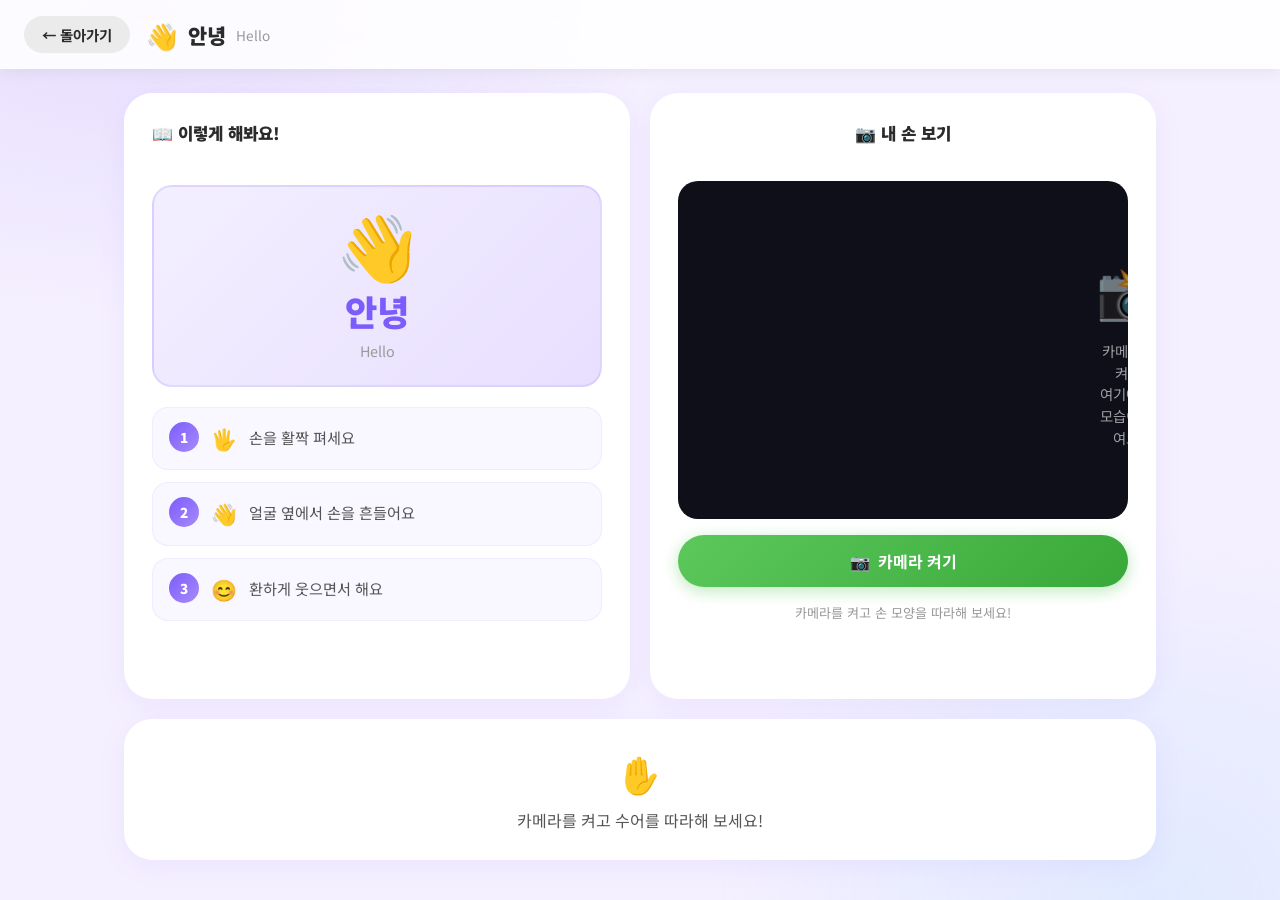
==== learn.html @ a9c276ed "첫번째 버전 입니다." ====
<!DOCTYPE html>
<html lang="ko">
<head>
  <meta charset="UTF-8" />
  <meta name="viewport" content="width=device-width, initial-scale=1.0" />
  <title>수어 배우기 🤟</title>
  <link rel="stylesheet" href="css/style.css" />
  <link rel="preconnect" href="https://fonts.googleapis.com" />
  <link rel="preconnect" href="https://fonts.gstatic.com" crossorigin />
  <link href="https://fonts.googleapis.com/css2?family=Noto+Sans+KR:wght@400;700;900&display=swap" rel="stylesheet" />
</head>
<body class="learn-page">

  <!-- Confetti canvas (success animation) -->
  <canvas id="confetti-canvas" aria-hidden="true"></canvas>

  <!-- ===== Header ===== -->
  <header class="learn-header">
    <a href="index.html" class="back-btn">← 돌아가기</a>
    <div class="learn-word-badge">
      <span id="hdr-emoji">👋</span>
      <span id="hdr-kr">안녕</span>
      <span id="hdr-en">Hello</span>
    </div>
  </header>

  <!-- ===== Main layout ===== -->
  <main class="learn-main">

    <!-- Left: How-to panel -->
    <section class="panel howto-panel">
      <h2 class="panel-title">📖 이렇게 해봐요!</h2>

      <!-- Reference display -->
      <div class="ref-display" id="ref-display">
        <div class="ref-emoji" id="ref-emoji">👋</div>
        <div class="ref-kr" id="ref-kr">안녕</div>
        <div class="ref-en" id="ref-en">Hello</div>
      </div>

      <!-- Steps -->
      <ul class="steps-list" id="steps-list" aria-label="따라하기 순서"></ul>
    </section>

    <!-- Right: Webcam panel -->
    <section class="panel webcam-panel">
      <h2 class="panel-title">📷 내 손 보기</h2>

      <div class="webcam-wrap" id="webcam-wrap">
        <video id="webcam-video" autoplay playsinline muted></video>
        <canvas id="capture-canvas" hidden></canvas>

        <!-- Shown when camera is off -->
        <div class="cam-placeholder" id="cam-placeholder">
          <span class="ph-emoji" aria-hidden="true">📸</span>
          <p>카메라를 켜면<br>여기에 내 모습이 보여요!</p>
        </div>

        <!-- Red recording dot -->
        <div class="rec-dot" id="rec-dot" hidden aria-hidden="true"></div>
      </div>

      <button class="cam-btn cam-start" id="cam-btn" onclick="toggleCamera()">
        <span aria-hidden="true">📷</span> 카메라 켜기
      </button>
      <p class="cam-tip">카메라를 켜고 손 모양을 따라해 보세요!</p>
    </section>

    <!-- Bottom: Feedback panel (spans both columns) -->
    <section class="panel feedback-panel" id="feedback-panel" aria-live="polite">

      <!-- State: idle -->
      <div class="fb fb-idle" id="fb-idle">
        <span class="fb-icon" aria-hidden="true">✋</span>
        <p>카메라를 켜고 수어를 따라해 보세요!</p>
      </div>

      <!-- State: trying -->
      <div class="fb fb-trying" id="fb-trying" hidden>
        <span class="fb-icon" aria-hidden="true">💪</span>
        <p id="fb-msg">열심히 하고 있어요!</p>
        <div class="conf-bar-wrap" role="progressbar" aria-valuemin="0" aria-valuemax="100" aria-valuenow="0" id="conf-bar-wrap">
          <div class="conf-bar" id="conf-bar"></div>
        </div>
      </div>

      <!-- State: success -->
      <div class="fb fb-success" id="fb-success" hidden>
        <span class="fb-icon celebrate-pop" aria-hidden="true">🎉</span>
        <p class="success-msg">완벽해요! 대단해요! 🌟</p>
        <button class="retry-btn" onclick="resetSession()">다시 해볼까요? 🔄</button>
      </div>

    </section>
  </main>

  <script src="js/learn.js"></script>
</body>
</html>
---- css/style.css ----
/* =============================================
   공통 기반
   ============================================= */
*, *::before, *::after { box-sizing: border-box; margin: 0; padding: 0; }

:root {
  --font: 'Noto Sans KR', sans-serif;

  --cream:   #FDF7F0;
  --white:   #FFFFFF;
  --text:    #2B2B2B;
  --text-md: #555555;
  --text-lt: #999999;
  --shadow:  rgba(0, 0, 0, 0.08);
  --shadow-h: rgba(0, 0, 0, 0.16);

  /* word card gradients */
  --grad-blue:   linear-gradient(145deg, #EAF5FF 0%, #BEE0FF 100%);
  --grad-pink:   linear-gradient(145deg, #FFF0F8 0%, #FFD0EC 100%);
  --grad-red:    linear-gradient(145deg, #FFF0F0 0%, #FFD0D0 100%);
  --grad-green:  linear-gradient(145deg, #EFFFF0 0%, #C4F4C4 100%);
  --grad-yellow: linear-gradient(145deg, #FFFDE8 0%, #FFE999 100%);

  /* learn page accent */
  --accent:  #7C5CFC;
  --accent2: #A78BFA;
  --success: #34D399;
  --danger:  #F87171;
}

html, body {
  font-family: var(--font);
  background: var(--cream);
  color: var(--text);
  min-height: 100%;
  overflow-x: hidden;
}

/* =============================================
   배경 블롭 (홈 페이지)
   ============================================= */
.bg-blob {
  position: fixed;
  border-radius: 50%;
  pointer-events: none;
  z-index: 0;
  filter: blur(60px);
}
.blob-1 {
  width: 480px; height: 480px;
  background: rgba(255, 180, 200, 0.25);
  top: -180px; left: -180px;
}
.blob-2 {
  width: 380px; height: 380px;
  background: rgba(170, 210, 255, 0.25);
  bottom: -140px; right: -140px;
}
.blob-3 {
  width: 300px; height: 300px;
  background: rgba(200, 255, 200, 0.2);
  top: 50%; left: 50%;
  transform: translate(-50%, -50%);
}

/* =============================================
   홈 — Hero
   ============================================= */
.hero {
  position: relative;
  z-index: 1;
  text-align: center;
  padding: 70px 24px 48px;
  overflow: hidden;
}

/* floating emoji particles */
.hero-floats { position: absolute; inset: 0; pointer-events: none; }
.fe {
  position: absolute;
  left: var(--x);
  top:  var(--y);
  font-size: 1.6rem;
  animation: float var(--dur, 3s) ease-in-out infinite;
  animation-delay: var(--d, 0s);
  user-select: none;
}
@keyframes float {
  0%, 100% { transform: translateY(0)   rotate(0deg); }
  50%       { transform: translateY(-16px) rotate(12deg); }
}

.hero-content { position: relative; z-index: 1; }

.hero-icon {
  font-size: 5rem;
  display: block;
  margin-bottom: 18px;
  animation: bounce-y 2.4s ease-in-out infinite;
}
@keyframes bounce-y {
  0%, 100% { transform: translateY(0); }
  50%       { transform: translateY(-14px); }
}

.hero-title {
  font-size: clamp(2.2rem, 6vw, 4rem);
  font-weight: 900;
  line-height: 1.15;
  background: linear-gradient(90deg,
    #FF6B6B 0%, #FF9A00 20%, #FFD040 38%,
    #5CC85C 55%, #5BB8F5 72%, #A855F7 100%);
  -webkit-background-clip: text;
  -webkit-text-fill-color: transparent;
  background-clip: text;
  margin-bottom: 14px;
}

.hero-subtitle {
  font-size: 1.1rem;
  color: var(--text-md);
  font-weight: 400;
}

/* =============================================
   홈 — 섹션 헤더 & 그리드
   ============================================= */
.main-content {
  position: relative;
  z-index: 1;
  max-width: 1020px;
  margin: 0 auto;
  padding: 8px 24px 72px;
}

.section-header {
  text-align: center;
  margin-bottom: 36px;
}
.section-header h2 {
  font-size: 1.55rem;
  font-weight: 900;
  margin-bottom: 6px;
}
.section-header p {
  font-size: 1rem;
  color: var(--text-lt);
}

/* flex-wrap so the last 2 centre naturally */
.words-grid {
  display: flex;
  flex-wrap: wrap;
  justify-content: center;
  gap: 22px;
}

/* =============================================
   홈 — 단어 카드
   ============================================= */
.word-card {
  flex: 0 0 calc(33.33% - 22px);
  min-width: 210px;
  max-width: 290px;
  text-decoration: none;
  color: var(--text);
  border-radius: 28px;
  padding: 32px 20px 24px;
  text-align: center;
  display: flex;
  flex-direction: column;
  align-items: center;
  gap: 6px;
  box-shadow: 0 6px 24px var(--shadow);
  transition: transform 0.25s ease, box-shadow 0.25s ease;
  cursor: pointer;
  position: relative;
  overflow: hidden;

  /* entrance animation */
  opacity: 0;
  animation: card-in 0.5s ease forwards;
}
.word-card:nth-child(1) { animation-delay: 0.10s; }
.word-card:nth-child(2) { animation-delay: 0.18s; }
.word-card:nth-child(3) { animation-delay: 0.26s; }
.word-card:nth-child(4) { animation-delay: 0.34s; }
.word-card:nth-child(5) { animation-delay: 0.42s; }

@keyframes card-in {
  from { opacity: 0; transform: translateY(28px) scale(0.95); }
  to   { opacity: 1; transform: translateY(0)   scale(1); }
}

.word-card:hover {
  transform: translateY(-10px) scale(1.03);
  box-shadow: 0 18px 48px var(--shadow-h);
}
.word-card:active {
  transform: translateY(-4px) scale(0.99);
}

/* color variants */
.word-card[data-color="blue"]   { background: var(--grad-blue); }
.word-card[data-color="pink"]   { background: var(--grad-pink); }
.word-card[data-color="red"]    { background: var(--grad-red); }
.word-card[data-color="green"]  { background: var(--grad-green); }
.word-card[data-color="yellow"] { background: var(--grad-yellow); }

.card-emoji {
  font-size: 3.8rem;
  line-height: 1;
  margin-bottom: 8px;
  transition: transform 0.25s ease;
}
.word-card:hover .card-emoji {
  transform: scale(1.18) rotate(6deg);
}

.word-kr {
  font-size: 2rem;
  font-weight: 900;
  color: #222;
}
.word-en {
  font-size: 0.88rem;
  color: var(--text-md);
  margin-bottom: 14px;
}
.card-btn {
  display: inline-block;
  background: rgba(255,255,255,0.75);
  backdrop-filter: blur(4px);
  border-radius: 50px;
  padding: 8px 22px;
  font-size: 0.82rem;
  font-weight: 700;
  color: #444;
  box-shadow: 0 2px 8px rgba(0,0,0,0.1);
  transition: background 0.2s;
  margin-top: 4px;
}
.word-card:hover .card-btn {
  background: rgba(255,255,255,0.95);
}

/* =============================================
   홈 — 푸터
   ============================================= */
.home-footer {
  position: relative;
  z-index: 1;
  text-align: center;
  padding: 24px;
  color: var(--text-lt);
  font-size: 0.85rem;
}

/* =============================================
   학습 페이지 — 기본 구조
   ============================================= */
.learn-page {
  min-height: 100vh;
  display: flex;
  flex-direction: column;
  background: #F5F0FF; /* soft lavender for learn page */
}
.learn-page::before {
  content: '';
  position: fixed;
  inset: 0;
  background:
    radial-gradient(ellipse 60% 50% at 10% 0%,   rgba(167,139,250,0.18) 0%, transparent 70%),
    radial-gradient(ellipse 50% 60% at 90% 100%,  rgba(110,200,255,0.15) 0%, transparent 70%);
  pointer-events: none;
  z-index: 0;
}

/* =============================================
   학습 페이지 — 헤더
   ============================================= */
.learn-header {
  position: sticky;
  top: 0;
  z-index: 100;
  display: flex;
  align-items: center;
  gap: 16px;
  padding: 16px 24px;
  background: rgba(255,255,255,0.85);
  backdrop-filter: blur(12px);
  box-shadow: 0 2px 16px rgba(0,0,0,0.07);
}

.back-btn {
  text-decoration: none;
  color: var(--text);
  font-weight: 700;
  font-size: 0.9rem;
  padding: 8px 18px;
  border-radius: 50px;
  background: #EBEBEB;
  transition: background 0.2s;
  flex-shrink: 0;
}
.back-btn:hover { background: #DCDCDC; }

.learn-word-badge {
  display: flex;
  align-items: center;
  gap: 10px;
}
#hdr-emoji { font-size: 1.6rem; }
#hdr-kr    { font-size: 1.3rem; font-weight: 900; }
#hdr-en    { font-size: 0.85rem; color: var(--text-lt); }

/* =============================================
   학습 페이지 — 메인 그리드
   ============================================= */
.learn-main {
  position: relative;
  z-index: 1;
  flex: 1;
  display: grid;
  grid-template-columns: 1fr 1fr;
  grid-template-rows: 1fr auto;
  gap: 20px;
  max-width: 1080px;
  width: 100%;
  margin: 0 auto;
  padding: 24px 24px 40px;
}

/* shared panel */
.panel {
  background: var(--white);
  border-radius: 28px;
  padding: 28px;
  box-shadow: 0 6px 28px rgba(124, 92, 252, 0.08);
}
.panel-title {
  font-size: 1.05rem;
  font-weight: 900;
  margin-bottom: 20px;
  color: var(--text);
}

/* =============================================
   학습 페이지 — How-to 패널
   ============================================= */
.howto-panel { display: flex; flex-direction: column; gap: 20px; }

/* reference word display */
.ref-display {
  text-align: center;
  padding: 24px 16px;
  border-radius: 20px;
  background: linear-gradient(135deg, #F3EFFF 0%, #E8DFFF 100%);
  border: 2px solid rgba(124, 92, 252, 0.15);
}
.ref-emoji {
  font-size: 4rem;
  line-height: 1;
  margin-bottom: 10px;
  animation: bounce-y 2.4s ease-in-out infinite;
}
.ref-kr {
  font-size: 2.2rem;
  font-weight: 900;
  color: var(--accent);
  margin-bottom: 4px;
}
.ref-en {
  font-size: 0.9rem;
  color: var(--text-lt);
}

/* steps */
.steps-list {
  list-style: none;
  display: flex;
  flex-direction: column;
  gap: 12px;
}
.step-item {
  display: flex;
  align-items: flex-start;
  gap: 12px;
  padding: 14px 16px;
  background: #F9F7FF;
  border-radius: 16px;
  border: 1px solid rgba(124, 92, 252, 0.08);
}
.step-num {
  width: 30px;
  height: 30px;
  border-radius: 50%;
  background: linear-gradient(135deg, var(--accent), var(--accent2));
  color: #fff;
  font-weight: 900;
  font-size: 0.85rem;
  display: flex;
  align-items: center;
  justify-content: center;
  flex-shrink: 0;
}
.step-emoji { font-size: 1.3rem; line-height: 1.6; }
.step-text  { font-size: 0.95rem; line-height: 1.6; padding-top: 3px; color: var(--text-md); }

/* =============================================
   학습 페이지 — 웹캠 패널
   ============================================= */
.webcam-panel {
  display: flex;
  flex-direction: column;
  align-items: center;
  gap: 16px;
}

.webcam-wrap {
  position: relative;
  width: 100%;
  aspect-ratio: 4 / 3;
  border-radius: 20px;
  background: #0F0F1A;
  overflow: hidden;
  display: flex;
  align-items: center;
  justify-content: center;
}

#webcam-video {
  width: 100%;
  height: 100%;
  object-fit: cover;
  transform: scaleX(-1); /* mirror */
  border-radius: 20px;
}

.cam-placeholder {
  display: flex;
  flex-direction: column;
  align-items: center;
  gap: 12px;
  color: rgba(255,255,255,0.6);
  text-align: center;
  font-size: 0.9rem;
  line-height: 1.5;
}
.ph-emoji { font-size: 3.2rem; }

/* red recording dot */
.rec-dot {
  position: absolute;
  top: 14px;
  right: 14px;
  width: 13px;
  height: 13px;
  background: #FF3B30;
  border-radius: 50%;
  box-shadow: 0 0 6px rgba(255,59,48,0.8);
  animation: pulse-dot 1.2s ease-in-out infinite;
}
@keyframes pulse-dot {
  0%, 100% { opacity: 1;   transform: scale(1);   }
  50%       { opacity: 0.4; transform: scale(0.75); }
}

/* camera button */
.cam-btn {
  width: 100%;
  padding: 14px;
  border: none;
  border-radius: 50px;
  font-family: var(--font);
  font-size: 1rem;
  font-weight: 700;
  cursor: pointer;
  display: flex;
  align-items: center;
  justify-content: center;
  gap: 8px;
  transition: transform 0.2s ease, box-shadow 0.2s ease;
}
.cam-start {
  background: linear-gradient(135deg, #5CC85C, #38A838);
  color: #fff;
  box-shadow: 0 4px 16px rgba(92, 200, 92, 0.4);
}
.cam-start:hover  { transform: translateY(-2px); box-shadow: 0 8px 22px rgba(92,200,92,0.5); }
.cam-stop {
  background: linear-gradient(135deg, #FF6B6B, #CC3333);
  color: #fff;
  box-shadow: 0 4px 16px rgba(255,107,107,0.4);
}
.cam-stop:hover   { transform: translateY(-2px); box-shadow: 0 8px 22px rgba(255,107,107,0.5); }

.cam-tip { font-size: 0.82rem; color: var(--text-lt); text-align: center; }

/* =============================================
   학습 페이지 — 피드백 패널
   ============================================= */
.feedback-panel {
  grid-column: 1 / -1;
  min-height: 110px;
  display: flex;
  align-items: center;
  justify-content: center;
}

.fb {
  display: flex;
  flex-direction: column;
  align-items: center;
  gap: 10px;
  text-align: center;
  font-size: 1rem;
  color: var(--text-md);
}
.fb[hidden] { display: none !important; }

.fb-icon  { font-size: 2.2rem; }

/* confidence bar */
.conf-bar-wrap {
  width: 240px;
  max-width: 100%;
  height: 12px;
  background: #EEE;
  border-radius: 6px;
  overflow: hidden;
  margin-top: 4px;
}
.conf-bar {
  height: 100%;
  width: 0%;
  border-radius: 6px;
  background: linear-gradient(90deg, #FBBF24, #34D399);
  transition: width 0.35s ease;
}

/* success state */
.celebrate-pop {
  animation: pop-in 0.5s cubic-bezier(0.34, 1.56, 0.64, 1) forwards;
}
@keyframes pop-in {
  from { transform: scale(0) rotate(-15deg); }
  to   { transform: scale(1) rotate(0deg); }
}
.success-msg {
  font-size: 1.4rem;
  font-weight: 900;
  color: var(--success);
}
.retry-btn {
  margin-top: 6px;
  padding: 10px 28px;
  border: none;
  border-radius: 50px;
  font-family: var(--font);
  font-size: 0.95rem;
  font-weight: 700;
  background: linear-gradient(135deg, var(--accent), var(--accent2));
  color: #fff;
  cursor: pointer;
  box-shadow: 0 4px 14px rgba(124,92,252,0.35);
  transition: transform 0.2s, box-shadow 0.2s;
}
.retry-btn:hover {
  transform: translateY(-2px);
  box-shadow: 0 8px 20px rgba(124,92,252,0.45);
}

/* =============================================
   축하 confetti 캔버스
   ============================================= */
#confetti-canvas {
  position: fixed;
  inset: 0;
  width: 100%;
  height: 100%;
  pointer-events: none;
  z-index: 9999;
}
#confetti-canvas[hidden] { display: none; }

/* =============================================
   반응형
   ============================================= */
@media (max-width: 780px) {
  .learn-main {
    grid-template-columns: 1fr;
    grid-template-rows: auto;
    padding: 16px 16px 32px;
  }
  .feedback-panel { grid-column: 1; }

  .word-card {
    flex: 0 0 calc(50% - 11px);
    min-width: 0;
    max-width: none;
  }
}

@media (max-width: 480px) {
  .word-card { flex: 0 0 100%; }
  .hero { padding: 50px 16px 36px; }
  .hero-icon { font-size: 3.8rem; }
}
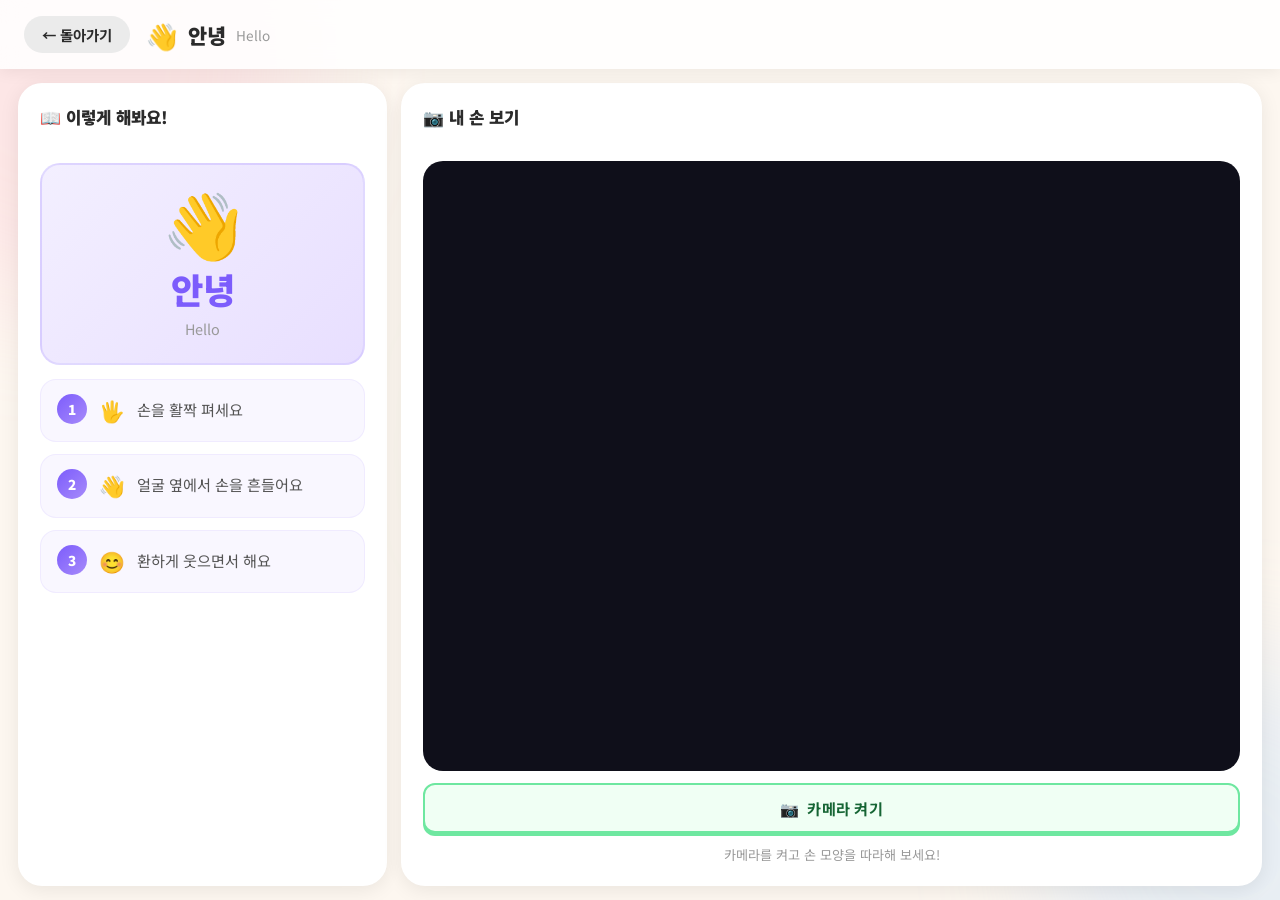
==== commit d1bbbd65: "fix : 보빈이의 조언을 듣고 수정함" ====
--- a/learn.html
+++ b/learn.html
@@ -10,6 +10,11 @@
   <link href="https://fonts.googleapis.com/css2?family=Noto+Sans+KR:wght@400;700;900&display=swap" rel="stylesheet" />
 </head>
 <body class="learn-page">
+
+  <!-- 홈과 동일한 배경 블롭 -->
+  <div class="bg-blob blob-1"></div>
+  <div class="bg-blob blob-2"></div>
+  <div class="bg-blob blob-3"></div>
 
   <!-- Confetti canvas (success animation) -->
   <canvas id="confetti-canvas" aria-hidden="true"></canvas>
@@ -50,12 +55,6 @@
         <video id="webcam-video" autoplay playsinline muted></video>
         <canvas id="capture-canvas" hidden></canvas>
 
-        <!-- Shown when camera is off -->
-        <div class="cam-placeholder" id="cam-placeholder">
-          <span class="ph-emoji" aria-hidden="true">📸</span>
-          <p>카메라를 켜면<br>여기에 내 모습이 보여요!</p>
-        </div>
-
         <!-- Red recording dot -->
         <div class="rec-dot" id="rec-dot" hidden aria-hidden="true"></div>
       </div>
@@ -66,32 +65,6 @@
       <p class="cam-tip">카메라를 켜고 손 모양을 따라해 보세요!</p>
     </section>
 
-    <!-- Bottom: Feedback panel (spans both columns) -->
-    <section class="panel feedback-panel" id="feedback-panel" aria-live="polite">
-
-      <!-- State: idle -->
-      <div class="fb fb-idle" id="fb-idle">
-        <span class="fb-icon" aria-hidden="true">✋</span>
-        <p>카메라를 켜고 수어를 따라해 보세요!</p>
-      </div>
-
-      <!-- State: trying -->
-      <div class="fb fb-trying" id="fb-trying" hidden>
-        <span class="fb-icon" aria-hidden="true">💪</span>
-        <p id="fb-msg">열심히 하고 있어요!</p>
-        <div class="conf-bar-wrap" role="progressbar" aria-valuemin="0" aria-valuemax="100" aria-valuenow="0" id="conf-bar-wrap">
-          <div class="conf-bar" id="conf-bar"></div>
-        </div>
-      </div>
-
-      <!-- State: success -->
-      <div class="fb fb-success" id="fb-success" hidden>
-        <span class="fb-icon celebrate-pop" aria-hidden="true">🎉</span>
-        <p class="success-msg">완벽해요! 대단해요! 🌟</p>
-        <button class="retry-btn" onclick="resetSession()">다시 해볼까요? 🔄</button>
-      </div>
-
-    </section>
   </main>
 
   <script src="js/learn.js"></script>
--- a/css/style.css
+++ b/css/style.css
@@ -260,20 +260,11 @@
    학습 페이지 — 기본 구조
    ============================================= */
 .learn-page {
-  min-height: 100vh;
+  height: 100vh;
   display: flex;
   flex-direction: column;
-  background: #F5F0FF; /* soft lavender for learn page */
-}
-.learn-page::before {
-  content: '';
-  position: fixed;
-  inset: 0;
-  background:
-    radial-gradient(ellipse 60% 50% at 10% 0%,   rgba(167,139,250,0.18) 0%, transparent 70%),
-    radial-gradient(ellipse 50% 60% at 90% 100%,  rgba(110,200,255,0.15) 0%, transparent 70%);
-  pointer-events: none;
-  z-index: 0;
+  background: var(--cream); /* 홈과 동일한 배경 */
+  overflow: hidden;
 }
 
 /* =============================================
@@ -321,22 +312,21 @@
   position: relative;
   z-index: 1;
   flex: 1;
+  min-height: 0;          /* flex 자식이 줄어들 수 있게 */
   display: grid;
-  grid-template-columns: 1fr 1fr;
-  grid-template-rows: 1fr auto;
-  gap: 20px;
-  max-width: 1080px;
+  grid-template-columns: 3fr 7fr;     /* 3:7 비율 */
+  grid-template-rows: 1fr;
+  gap: 14px;
   width: 100%;
-  margin: 0 auto;
-  padding: 24px 24px 40px;
+  padding: 14px 18px 14px;
 }
 
 /* shared panel */
 .panel {
   background: var(--white);
-  border-radius: 28px;
-  padding: 28px;
-  box-shadow: 0 6px 28px rgba(124, 92, 252, 0.08);
+  border-radius: 24px;
+  padding: 22px;
+  box-shadow: 0 4px 20px var(--shadow);
 }
 .panel-title {
   font-size: 1.05rem;
@@ -348,7 +338,13 @@
 /* =============================================
    학습 페이지 — How-to 패널
    ============================================= */
-.howto-panel { display: flex; flex-direction: column; gap: 20px; }
+.howto-panel {
+  display: flex;
+  flex-direction: column;
+  gap: 14px;
+  min-height: 0;
+  overflow-y: auto;
+}
 
 /* reference word display */
 .ref-display {
@@ -413,14 +409,16 @@
 .webcam-panel {
   display: flex;
   flex-direction: column;
-  align-items: center;
-  gap: 16px;
+  align-items: stretch;
+  gap: 12px;
+  min-height: 0;         /* flex 자식이 줄어들 수 있게 */
 }
 
 .webcam-wrap {
   position: relative;
   width: 100%;
-  aspect-ratio: 4 / 3;
+  flex: 1;               /* 남은 공간 전부 차지 */
+  min-height: 0;
   border-radius: 20px;
   background: #0F0F1A;
   overflow: hidden;
@@ -436,18 +434,6 @@
   transform: scaleX(-1); /* mirror */
   border-radius: 20px;
 }
-
-.cam-placeholder {
-  display: flex;
-  flex-direction: column;
-  align-items: center;
-  gap: 12px;
-  color: rgba(255,255,255,0.6);
-  text-align: center;
-  font-size: 0.9rem;
-  line-height: 1.5;
-}
-.ph-emoji { font-size: 3.2rem; }
 
 /* red recording dot */
 .rec-dot {
@@ -469,107 +455,53 @@
 /* camera button */
 .cam-btn {
   width: 100%;
-  padding: 14px;
-  border: none;
-  border-radius: 50px;
+  padding: 12px 20px;
+  border-radius: 12px;
   font-family: var(--font);
-  font-size: 1rem;
+  font-size: 0.95rem;
   font-weight: 700;
+  letter-spacing: 0.02em;
   cursor: pointer;
   display: flex;
   align-items: center;
   justify-content: center;
   gap: 8px;
-  transition: transform 0.2s ease, box-shadow 0.2s ease;
+  transition: all 0.15s ease;
+  border: 2px solid;
 }
 .cam-start {
-  background: linear-gradient(135deg, #5CC85C, #38A838);
-  color: #fff;
-  box-shadow: 0 4px 16px rgba(92, 200, 92, 0.4);
-}
-.cam-start:hover  { transform: translateY(-2px); box-shadow: 0 8px 22px rgba(92,200,92,0.5); }
+  background: #F0FFF4;
+  border-color: #6EE7A0;
+  color: #166534;
+  box-shadow: 0 3px 0 #6EE7A0;
+}
+.cam-start:hover {
+  background: #DCFCE7;
+  transform: translateY(-1px);
+  box-shadow: 0 4px 0 #6EE7A0;
+}
+.cam-start:active {
+  transform: translateY(2px);
+  box-shadow: none;
+}
 .cam-stop {
-  background: linear-gradient(135deg, #FF6B6B, #CC3333);
-  color: #fff;
-  box-shadow: 0 4px 16px rgba(255,107,107,0.4);
-}
-.cam-stop:hover   { transform: translateY(-2px); box-shadow: 0 8px 22px rgba(255,107,107,0.5); }
+  background: #FFF5F5;
+  border-color: #FCA5A5;
+  color: #991B1B;
+  box-shadow: 0 3px 0 #FCA5A5;
+}
+.cam-stop:hover {
+  background: #FEE2E2;
+  transform: translateY(-1px);
+  box-shadow: 0 4px 0 #FCA5A5;
+}
+.cam-stop:active {
+  transform: translateY(2px);
+  box-shadow: none;
+}
 
 .cam-tip { font-size: 0.82rem; color: var(--text-lt); text-align: center; }
 
-/* =============================================
-   학습 페이지 — 피드백 패널
-   ============================================= */
-.feedback-panel {
-  grid-column: 1 / -1;
-  min-height: 110px;
-  display: flex;
-  align-items: center;
-  justify-content: center;
-}
-
-.fb {
-  display: flex;
-  flex-direction: column;
-  align-items: center;
-  gap: 10px;
-  text-align: center;
-  font-size: 1rem;
-  color: var(--text-md);
-}
-.fb[hidden] { display: none !important; }
-
-.fb-icon  { font-size: 2.2rem; }
-
-/* confidence bar */
-.conf-bar-wrap {
-  width: 240px;
-  max-width: 100%;
-  height: 12px;
-  background: #EEE;
-  border-radius: 6px;
-  overflow: hidden;
-  margin-top: 4px;
-}
-.conf-bar {
-  height: 100%;
-  width: 0%;
-  border-radius: 6px;
-  background: linear-gradient(90deg, #FBBF24, #34D399);
-  transition: width 0.35s ease;
-}
-
-/* success state */
-.celebrate-pop {
-  animation: pop-in 0.5s cubic-bezier(0.34, 1.56, 0.64, 1) forwards;
-}
-@keyframes pop-in {
-  from { transform: scale(0) rotate(-15deg); }
-  to   { transform: scale(1) rotate(0deg); }
-}
-.success-msg {
-  font-size: 1.4rem;
-  font-weight: 900;
-  color: var(--success);
-}
-.retry-btn {
-  margin-top: 6px;
-  padding: 10px 28px;
-  border: none;
-  border-radius: 50px;
-  font-family: var(--font);
-  font-size: 0.95rem;
-  font-weight: 700;
-  background: linear-gradient(135deg, var(--accent), var(--accent2));
-  color: #fff;
-  cursor: pointer;
-  box-shadow: 0 4px 14px rgba(124,92,252,0.35);
-  transition: transform 0.2s, box-shadow 0.2s;
-}
-.retry-btn:hover {
-  transform: translateY(-2px);
-  box-shadow: 0 8px 20px rgba(124,92,252,0.45);
-}
 
 /* =============================================
    축하 confetti 캔버스
@@ -588,12 +520,15 @@
    반응형
    ============================================= */
 @media (max-width: 780px) {
+  .learn-page { height: auto; overflow: auto; }
   .learn-main {
     grid-template-columns: 1fr;
     grid-template-rows: auto;
-    padding: 16px 16px 32px;
+    height: auto;
+    padding: 12px 12px 24px;
   }
   .feedback-panel { grid-column: 1; }
+  .webcam-wrap { flex: unset; aspect-ratio: 4/3; }
 
   .word-card {
     flex: 0 0 calc(50% - 11px);
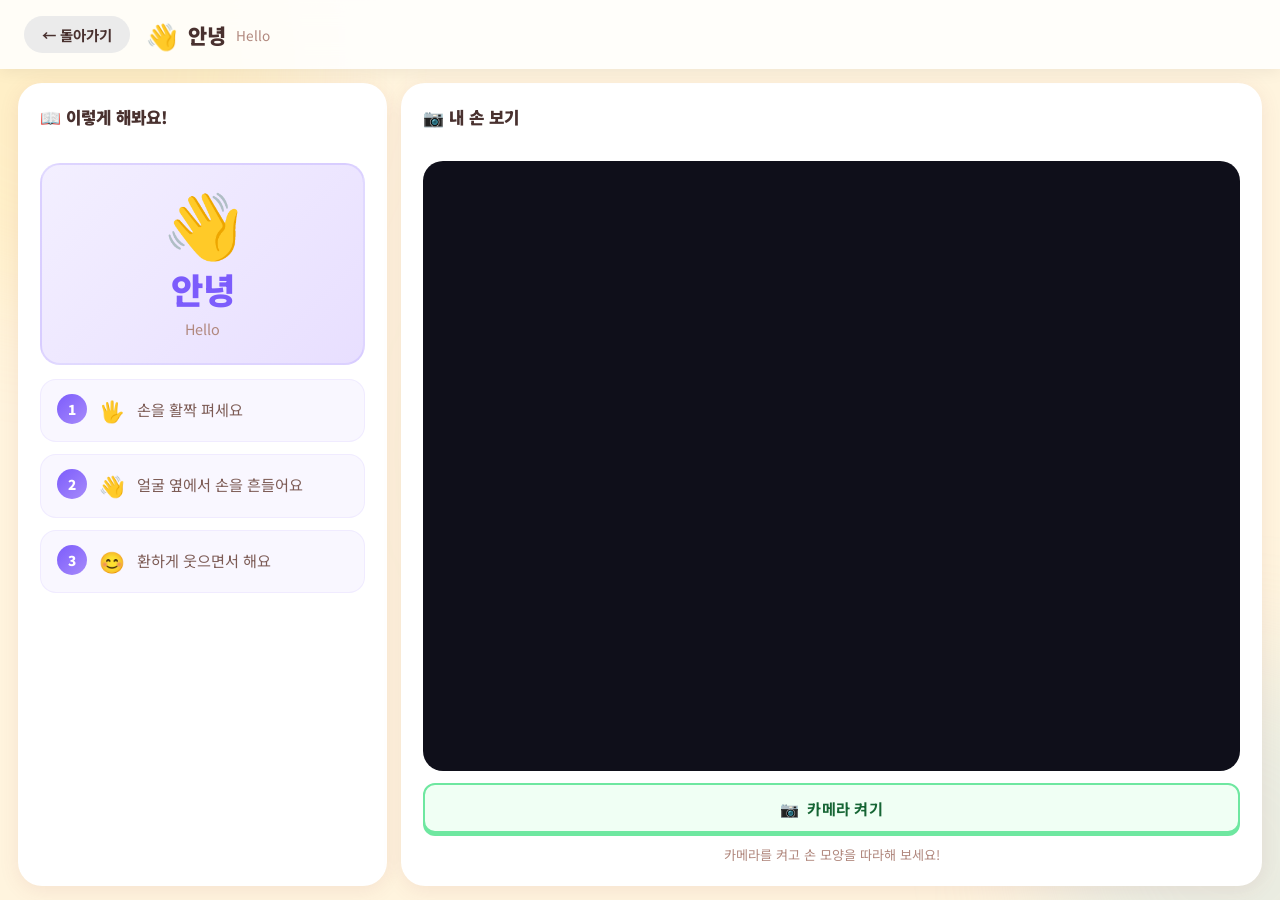
==== commit 5c221c60: "[Feat] 7초 인식 후 점수 화면 추가" ====
--- a/learn.html
+++ b/learn.html
@@ -4,7 +4,7 @@
   <meta charset="UTF-8" />
   <meta name="viewport" content="width=device-width, initial-scale=1.0" />
   <title>수어 배우기 🤟</title>
-  <link rel="stylesheet" href="css/style.css" />
+  <link rel="stylesheet" href="css/style.css?v=5" />
   <link rel="preconnect" href="https://fonts.googleapis.com" />
   <link rel="preconnect" href="https://fonts.gstatic.com" crossorigin />
   <link href="https://fonts.googleapis.com/css2?family=Noto+Sans+KR:wght@400;700;900&display=swap" rel="stylesheet" />
@@ -67,6 +67,19 @@
 
   </main>
 
-  <script src="js/learn.js"></script>
+  <section class="score-overlay" id="score-overlay" hidden aria-live="polite">
+    <div class="score-card">
+      <div class="score-emoji" id="score-emoji" aria-hidden="true">🎉</div>
+      <p class="score-label">참 잘했어요!</p>
+      <div class="score-value"><span id="score-value">100</span>점</div>
+      <p class="score-message" id="score-message">멋진 손짓이에요!</p>
+      <div class="score-actions">
+        <button class="score-btn retry" id="retry-btn" type="button">다시 시도</button>
+        <a class="score-btn menu" href="index.html">메뉴로</a>
+      </div>
+    </div>
+  </section>
+
+  <script src="js/learn.js?v=6"></script>
 </body>
 </html>
--- a/css/style.css
+++ b/css/style.css
@@ -6,20 +6,24 @@
 :root {
   --font: 'Noto Sans KR', sans-serif;
 
-  --cream:   #FDF7F0;
+  --cream:   #FFF4DE;
   --white:   #FFFFFF;
-  --text:    #2B2B2B;
-  --text-md: #555555;
-  --text-lt: #999999;
-  --shadow:  rgba(0, 0, 0, 0.08);
-  --shadow-h: rgba(0, 0, 0, 0.16);
+  --text:    #49312F;
+  --text-md: #7D5C56;
+  --text-lt: #B1887E;
+  --hero-bg: #F8A9BA;
+  --hero-mint: #A9DCD1;
+  --hero-yellow: #FFE08C;
+  --coral: #D94B42;
+  --shadow:  rgba(154, 72, 78, 0.10);
+  --shadow-h: rgba(154, 72, 78, 0.18);
 
   /* word card gradients */
-  --grad-blue:   linear-gradient(145deg, #EAF5FF 0%, #BEE0FF 100%);
-  --grad-pink:   linear-gradient(145deg, #FFF0F8 0%, #FFD0EC 100%);
-  --grad-red:    linear-gradient(145deg, #FFF0F0 0%, #FFD0D0 100%);
-  --grad-green:  linear-gradient(145deg, #EFFFF0 0%, #C4F4C4 100%);
-  --grad-yellow: linear-gradient(145deg, #FFFDE8 0%, #FFE999 100%);
+  --grad-blue:   #BFDDE8;
+  --grad-pink:   #F8B3C4;
+  --grad-red:    #F6C1BB;
+  --grad-green:  #CDE9C8;
+  --grad-yellow: #FFE08C;
 
   /* learn page accent */
   --accent:  #7C5CFC;
@@ -36,6 +40,10 @@
   overflow-x: hidden;
 }
 
+.home-page {
+  background: #F7A9BA;
+}
+
 /* =============================================
    배경 블롭 (홈 페이지)
    ============================================= */
@@ -48,12 +56,12 @@
 }
 .blob-1 {
   width: 480px; height: 480px;
-  background: rgba(255, 180, 200, 0.25);
+  background: rgba(255, 224, 140, 0.28);
   top: -180px; left: -180px;
 }
 .blob-2 {
   width: 380px; height: 380px;
-  background: rgba(170, 210, 255, 0.25);
+  background: rgba(191, 221, 232, 0.32);
   bottom: -140px; right: -140px;
 }
 .blob-3 {
@@ -70,8 +78,16 @@
   position: relative;
   z-index: 1;
   text-align: center;
-  padding: 70px 24px 48px;
+  min-height: min(44vh, 430px);
+  padding: 54px 24px 38px;
   overflow: hidden;
+  background: var(--hero-bg);
+  border: 20px solid var(--cream);
+  border-top: 32px solid var(--hero-mint);
+  border-radius: 30px 30px 0 0;
+  display: flex;
+  align-items: center;
+  justify-content: center;
 }
 
 /* floating emoji particles */
@@ -90,36 +106,72 @@
   50%       { transform: translateY(-16px) rotate(12deg); }
 }
 
-.hero-content { position: relative; z-index: 1; }
-
-.hero-icon {
-  font-size: 5rem;
-  display: block;
-  margin-bottom: 18px;
-  animation: bounce-y 2.4s ease-in-out infinite;
-}
+.hero-content {
+  position: relative;
+  z-index: 1;
+  width: min(1040px, 100%);
+}
+
 @keyframes bounce-y {
   0%, 100% { transform: translateY(0); }
   50%       { transform: translateY(-14px); }
 }
 
 .hero-title {
-  font-size: clamp(2.2rem, 6vw, 4rem);
-  font-weight: 900;
-  line-height: 1.15;
-  background: linear-gradient(90deg,
-    #FF6B6B 0%, #FF9A00 20%, #FFD040 38%,
-    #5CC85C 55%, #5BB8F5 72%, #A855F7 100%);
-  -webkit-background-clip: text;
-  -webkit-text-fill-color: transparent;
-  background-clip: text;
-  margin-bottom: 14px;
+  display: flex;
+  flex-direction: column;
+  align-items: center;
+  gap: clamp(0px, 1vw, 8px);
+  color: var(--hero-yellow);
+  font-size: clamp(4rem, 11vw, 8rem);
+  font-weight: 900;
+  line-height: 0.82;
+  letter-spacing: 0;
+  text-transform: uppercase;
+  text-shadow: 0 8px 0 rgba(177, 82, 82, 0.18);
+  margin-bottom: 18px;
+}
+
+.hero-title span {
+  display: block;
 }
 
 .hero-subtitle {
-  font-size: 1.1rem;
-  color: var(--text-md);
-  font-weight: 400;
+  display: inline-flex;
+  align-items: center;
+  justify-content: center;
+  min-height: 44px;
+  padding: 0 28px;
+  background: var(--hero-yellow);
+  color: var(--coral);
+  font-size: clamp(1rem, 2.4vw, 1.6rem);
+  font-weight: 900;
+  border-radius: 999px;
+  box-shadow: 0 4px 0 rgba(177, 82, 82, 0.18);
+}
+
+.hero-emoji {
+  z-index: 2;
+  width: clamp(62px, 8vw, 96px);
+  height: clamp(62px, 8vw, 96px);
+  display: grid;
+  place-items: center;
+  border-radius: 50%;
+  background: rgba(255, 247, 219, 0.95);
+  border: 4px solid var(--hero-yellow);
+  box-shadow: 0 12px 30px rgba(177, 82, 82, 0.18);
+  font-size: clamp(2.1rem, 4.2vw, 4rem);
+}
+
+.emoji-thanks,
+.emoji-love {
+  transform: translateY(-8px);
+}
+
+.emoji-star {
+  width: clamp(50px, 6vw, 72px);
+  height: clamp(50px, 6vw, 72px);
+  font-size: clamp(1.8rem, 3.6vw, 3.2rem);
 }
 
 /* =============================================
@@ -128,72 +180,83 @@
 .main-content {
   position: relative;
   z-index: 1;
-  max-width: 1020px;
+  max-width: 1160px;
   margin: 0 auto;
-  padding: 8px 24px 72px;
+  padding: 28px 24px 72px;
+  background: var(--cream);
+  border-left: 20px solid #F7A9BA;
+  border-right: 20px solid #F7A9BA;
 }
 
 .section-header {
-  text-align: center;
-  margin-bottom: 36px;
+  text-align: left;
+  margin-bottom: 20px;
 }
 .section-header h2 {
-  font-size: 1.55rem;
+  font-size: clamp(1.8rem, 4vw, 2.8rem);
   font-weight: 900;
   margin-bottom: 6px;
+  color: var(--coral);
+  font-style: italic;
 }
 .section-header p {
   font-size: 1rem;
-  color: var(--text-lt);
-}
-
-/* flex-wrap so the last 2 centre naturally */
+  color: var(--text-md);
+}
+
 .words-grid {
   display: flex;
-  flex-wrap: wrap;
-  justify-content: center;
-  gap: 22px;
+  flex-wrap: nowrap;
+  justify-content: flex-start;
+  gap: 14px;
+  margin: 0 -24px;
+  padding: 0 24px 20px;
+  overflow-x: auto;
+  scroll-snap-type: x proximity;
+  scrollbar-color: var(--coral) rgba(217, 75, 66, 0.12);
+}
+.words-grid::-webkit-scrollbar {
+  height: 8px;
+}
+.words-grid::-webkit-scrollbar-track {
+  background: rgba(217, 75, 66, 0.12);
+  border-radius: 999px;
+}
+.words-grid::-webkit-scrollbar-thumb {
+  background: var(--coral);
+  border-radius: 999px;
 }
 
 /* =============================================
    홈 — 단어 카드
    ============================================= */
 .word-card {
-  flex: 0 0 calc(33.33% - 22px);
-  min-width: 210px;
-  max-width: 290px;
+  flex: 0 0 252px;
+  min-width: 252px;
+  max-width: 252px;
   text-decoration: none;
   color: var(--text);
-  border-radius: 28px;
-  padding: 32px 20px 24px;
-  text-align: center;
+  border-radius: 18px;
+  padding: 0 0 14px;
+  text-align: left;
   display: flex;
   flex-direction: column;
-  align-items: center;
-  gap: 6px;
-  box-shadow: 0 6px 24px var(--shadow);
+  align-items: stretch;
+  gap: 0;
+  background: #FFF8E9;
+  border: 2px solid rgba(217, 75, 66, 0.14);
+  box-shadow: 0 10px 22px var(--shadow);
   transition: transform 0.25s ease, box-shadow 0.25s ease;
   cursor: pointer;
   position: relative;
   overflow: hidden;
-
-  /* entrance animation */
-  opacity: 0;
-  animation: card-in 0.5s ease forwards;
-}
-.word-card:nth-child(1) { animation-delay: 0.10s; }
-.word-card:nth-child(2) { animation-delay: 0.18s; }
-.word-card:nth-child(3) { animation-delay: 0.26s; }
-.word-card:nth-child(4) { animation-delay: 0.34s; }
-.word-card:nth-child(5) { animation-delay: 0.42s; }
-
-@keyframes card-in {
-  from { opacity: 0; transform: translateY(28px) scale(0.95); }
-  to   { opacity: 1; transform: translateY(0)   scale(1); }
+  scroll-snap-align: start;
+
+  opacity: 1;
 }
 
 .word-card:hover {
-  transform: translateY(-10px) scale(1.03);
+  transform: translateY(-8px);
   box-shadow: 0 18px 48px var(--shadow-h);
 }
 .word-card:active {
@@ -208,9 +271,14 @@
 .word-card[data-color="yellow"] { background: var(--grad-yellow); }
 
 .card-emoji {
-  font-size: 3.8rem;
+  height: 164px;
+  display: grid;
+  place-items: center;
+  margin: 0;
+  border-radius: 16px 16px 0 0;
+  background: rgba(255, 248, 233, 0.44);
+  font-size: 4.5rem;
   line-height: 1;
-  margin-bottom: 8px;
   transition: transform 0.25s ease;
 }
 .word-card:hover .card-emoji {
@@ -218,30 +286,26 @@
 }
 
 .word-kr {
-  font-size: 2rem;
-  font-weight: 900;
-  color: #222;
-}
-.word-en {
-  font-size: 0.88rem;
-  color: var(--text-md);
-  margin-bottom: 14px;
+  padding: 14px 16px 4px;
+  font-size: 1.35rem;
+  font-weight: 900;
+  color: var(--coral);
 }
 .card-btn {
-  display: inline-block;
-  background: rgba(255,255,255,0.75);
-  backdrop-filter: blur(4px);
-  border-radius: 50px;
-  padding: 8px 22px;
-  font-size: 0.82rem;
+  align-self: flex-start;
+  display: inline-flex;
+  margin: 8px 16px 0;
+  background: var(--coral);
+  border-radius: 999px;
+  padding: 7px 16px;
+  font-size: 0.8rem;
   font-weight: 700;
-  color: #444;
-  box-shadow: 0 2px 8px rgba(0,0,0,0.1);
+  color: #FFF8E9;
+  box-shadow: none;
   transition: background 0.2s;
-  margin-top: 4px;
 }
 .word-card:hover .card-btn {
-  background: rgba(255,255,255,0.95);
+  background: #B93C36;
 }
 
 /* =============================================
@@ -504,6 +568,96 @@
 
 
 /* =============================================
+   학습 페이지 — 점수 화면
+   ============================================= */
+.score-overlay {
+  position: fixed;
+  inset: 0;
+  z-index: 9000;
+  display: grid;
+  place-items: center;
+  padding: 24px;
+  background:
+    radial-gradient(circle at 18% 18%, rgba(255, 224, 140, 0.42), transparent 28%),
+    radial-gradient(circle at 82% 22%, rgba(169, 220, 209, 0.48), transparent 30%),
+    rgba(73, 49, 47, 0.36);
+  backdrop-filter: blur(10px);
+}
+.score-overlay[hidden] {
+  display: none;
+}
+.score-card {
+  width: min(440px, 100%);
+  padding: 34px 26px 28px;
+  text-align: center;
+  border-radius: 26px;
+  background: #FFF8E9;
+  border: 5px solid var(--hero-yellow);
+  box-shadow: 0 26px 70px rgba(154, 72, 78, 0.24);
+  color: var(--text);
+  animation: score-pop 0.32s ease-out both;
+}
+@keyframes score-pop {
+  from { opacity: 0; transform: translateY(18px) scale(0.94); }
+  to   { opacity: 1; transform: translateY(0) scale(1); }
+}
+.score-emoji {
+  font-size: 4.5rem;
+  line-height: 1;
+  margin-bottom: 12px;
+}
+.score-label {
+  color: var(--coral);
+  font-size: 1.35rem;
+  font-weight: 900;
+}
+.score-value {
+  margin: 6px 0 8px;
+  color: var(--coral);
+  font-size: clamp(4rem, 18vw, 6.8rem);
+  font-weight: 900;
+  line-height: 1;
+  letter-spacing: 0;
+}
+.score-message {
+  color: var(--text-md);
+  font-size: 1rem;
+  font-weight: 700;
+}
+.score-actions {
+  display: flex;
+  justify-content: center;
+  gap: 10px;
+  margin-top: 24px;
+}
+.score-btn {
+  min-width: 118px;
+  border: 0;
+  border-radius: 999px;
+  padding: 12px 18px;
+  font-family: var(--font);
+  font-size: 0.95rem;
+  font-weight: 900;
+  text-decoration: none;
+  cursor: pointer;
+  transition: transform 0.16s ease, box-shadow 0.16s ease;
+}
+.score-btn:hover {
+  transform: translateY(-2px);
+}
+.score-btn.retry {
+  background: var(--coral);
+  color: #FFF8E9;
+  box-shadow: 0 4px 0 #B93C36;
+}
+.score-btn.menu {
+  background: var(--hero-mint);
+  color: #2F5D58;
+  box-shadow: 0 4px 0 #82BFB4;
+}
+
+
+/* =============================================
    축하 confetti 캔버스
    ============================================= */
 #confetti-canvas {
@@ -531,14 +685,50 @@
   .webcam-wrap { flex: unset; aspect-ratio: 4/3; }
 
   .word-card {
-    flex: 0 0 calc(50% - 11px);
-    min-width: 0;
-    max-width: none;
-  }
+    flex-basis: 220px;
+    min-width: 220px;
+    max-width: 220px;
+  }
+  .card-emoji { height: 146px; }
 }
 
 @media (max-width: 480px) {
-  .word-card { flex: 0 0 100%; }
-  .hero { padding: 50px 16px 36px; }
-  .hero-icon { font-size: 3.8rem; }
-}
+  .main-content {
+    padding-inline: 18px;
+    border-left-width: 10px;
+    border-right-width: 10px;
+  }
+  .words-grid {
+    margin-inline: -18px;
+    padding-inline: 18px;
+  }
+  .word-card {
+    flex-basis: 210px;
+    min-width: 210px;
+    max-width: 210px;
+  }
+  .hero {
+    min-height: 68vh;
+    padding: 64px 16px 46px;
+    border-top-width: 24px;
+  }
+  .hero-title {
+    font-size: clamp(4rem, 20vw, 5.2rem);
+    margin-bottom: 24px;
+  }
+  .hero-subtitle {
+    min-height: 40px;
+    padding: 0 18px;
+  }
+  .hero-emoji {
+    width: 54px;
+    height: 54px;
+    border-width: 3px;
+    font-size: 2rem;
+  }
+  .emoji-star {
+    width: 46px;
+    height: 46px;
+    font-size: 1.6rem;
+  }
+}
